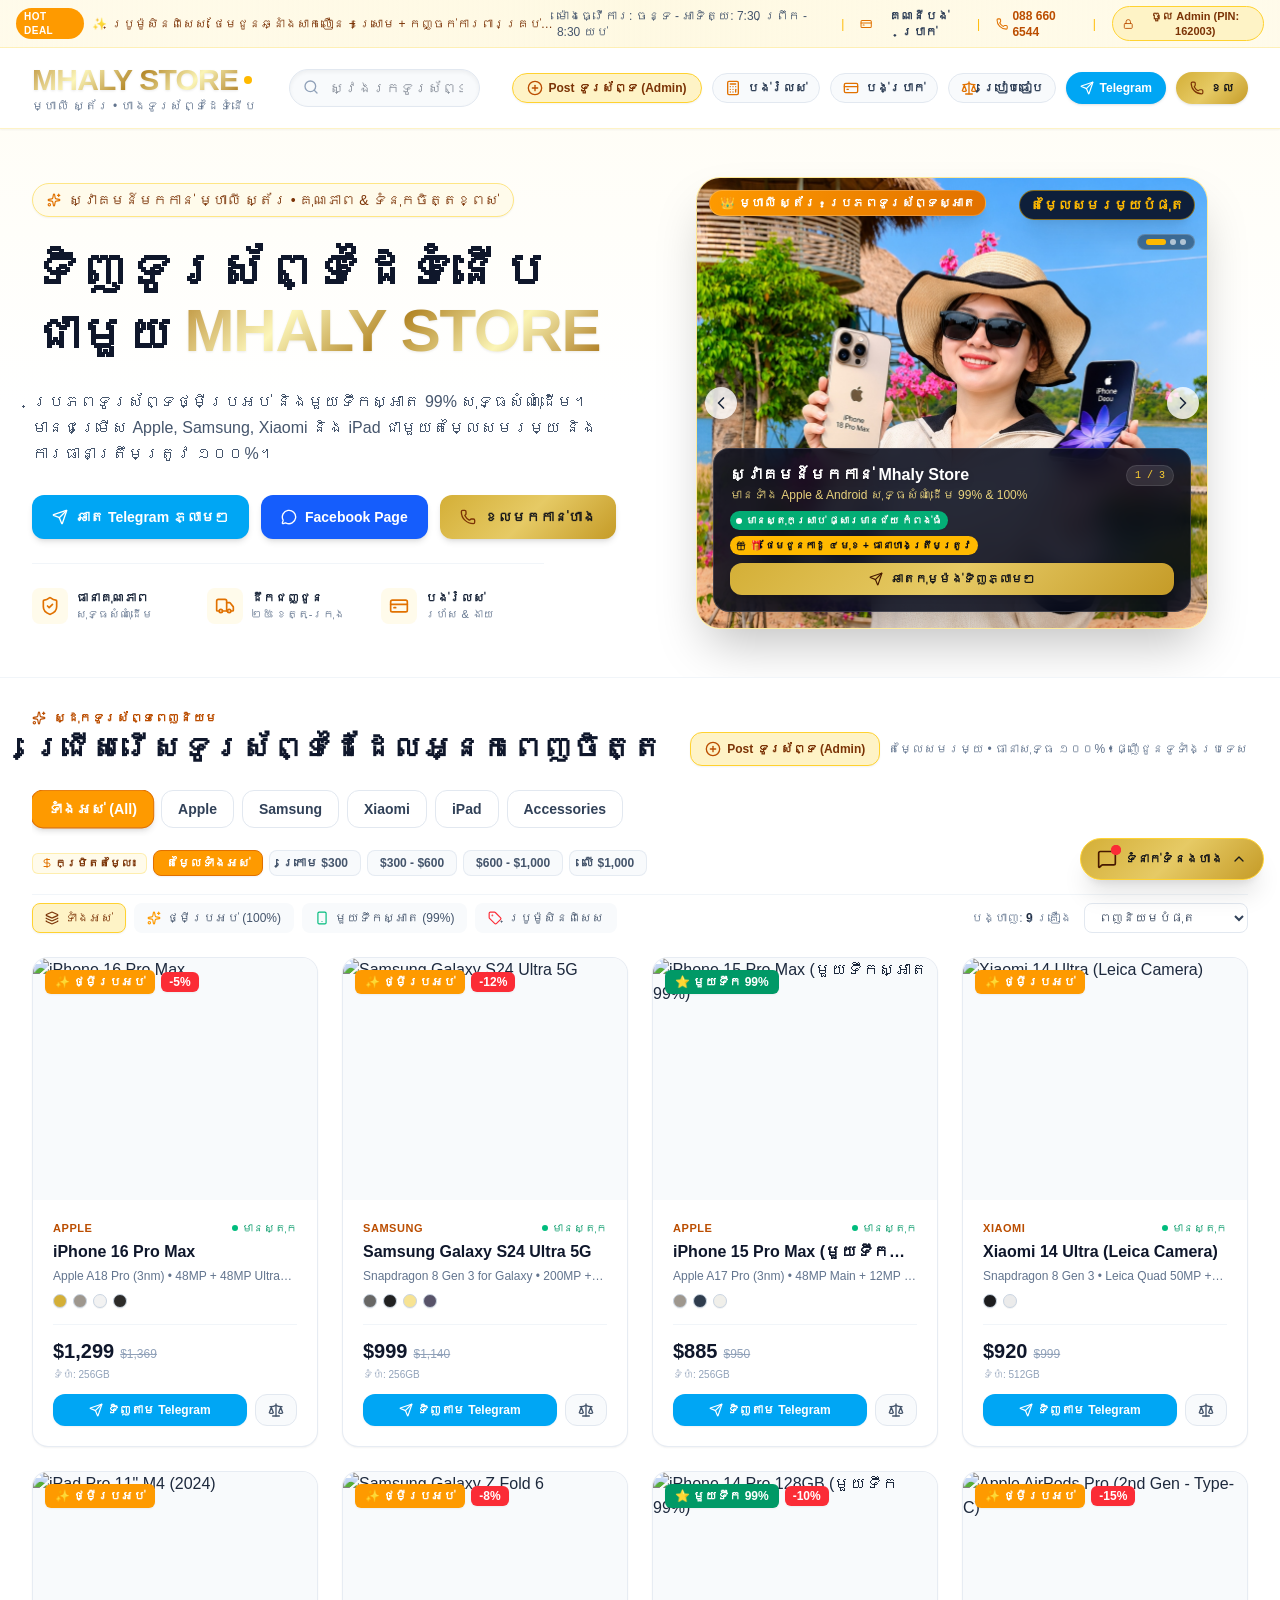
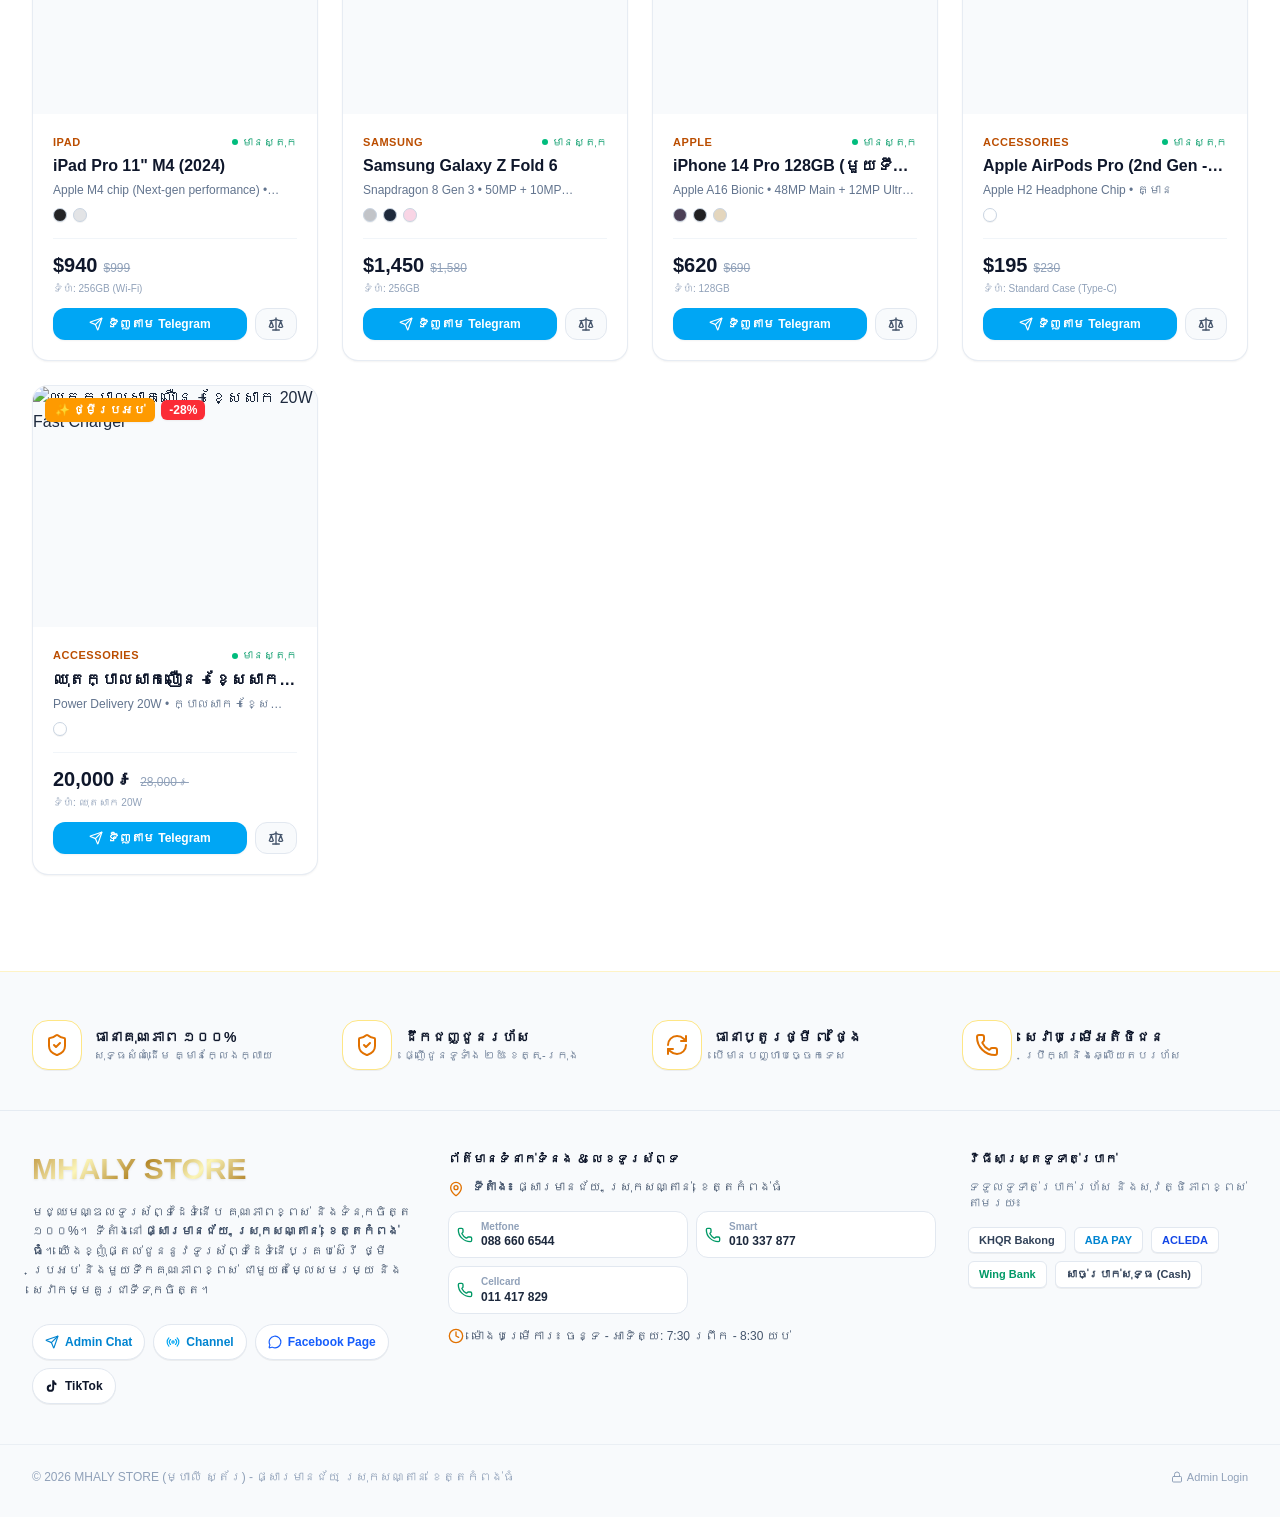
==== index.html @ b83d9e81 "Add files via upload" ====
<!doctype html>
<html lang="km">
  <head>
    <meta charset="UTF-8" />
    <link rel="icon" type="image/svg+xml" href="data:image/svg+xml,<svg xmlns='http://www.w3.org/2000/svg' viewBox='0 0 24 24' fill='%23D4AF37'><path d='M17 2H7c-1.1 0-2 .9-2 2v16c0 1.1.9 2 2 2h10c1.1 0 2-.9 2-2V4c0-1.1-.9-2-2-2zm-5 18c-.55 0-1-.45-1-1s.45-1 1-1 1 .45 1 1-.45 1-1 1zm5.25-3H6.75V4h10.5v13z'/></svg>" />
    <meta name="viewport" content="width=device-width, initial-scale=1.0" />
    <title>Mhaly Store - ហាងលក់ទូរស័ព្ទដៃទំនើប | Smartphones & Accessories</title>
    <!-- Google Fonts: Kantumruy Pro for Khmer & Outfit / Plus Jakarta Sans for English -->
    <link rel="preconnect" href="https://fonts.googleapis.com">
    <link rel="preconnect" href="https://fonts.gstatic.com" crossorigin>
    <link href="https://fonts.googleapis.com/css2?family=Kantumruy+Pro:ital,wght@0,100..700;1,100..700&family=Outfit:wght@300;400;500;600;700;800&display=swap" rel="stylesheet">
    <script type="module" crossorigin src="./assets/index-lx0AYJ-0.js"></script>
    <link rel="stylesheet" crossorigin href="./assets/index-Bg2_dh2Z.css">
  </head>
  <body class="bg-white text-slate-800 antialiased font-sans">
    <div id="root"></div>
  </body>
</html>
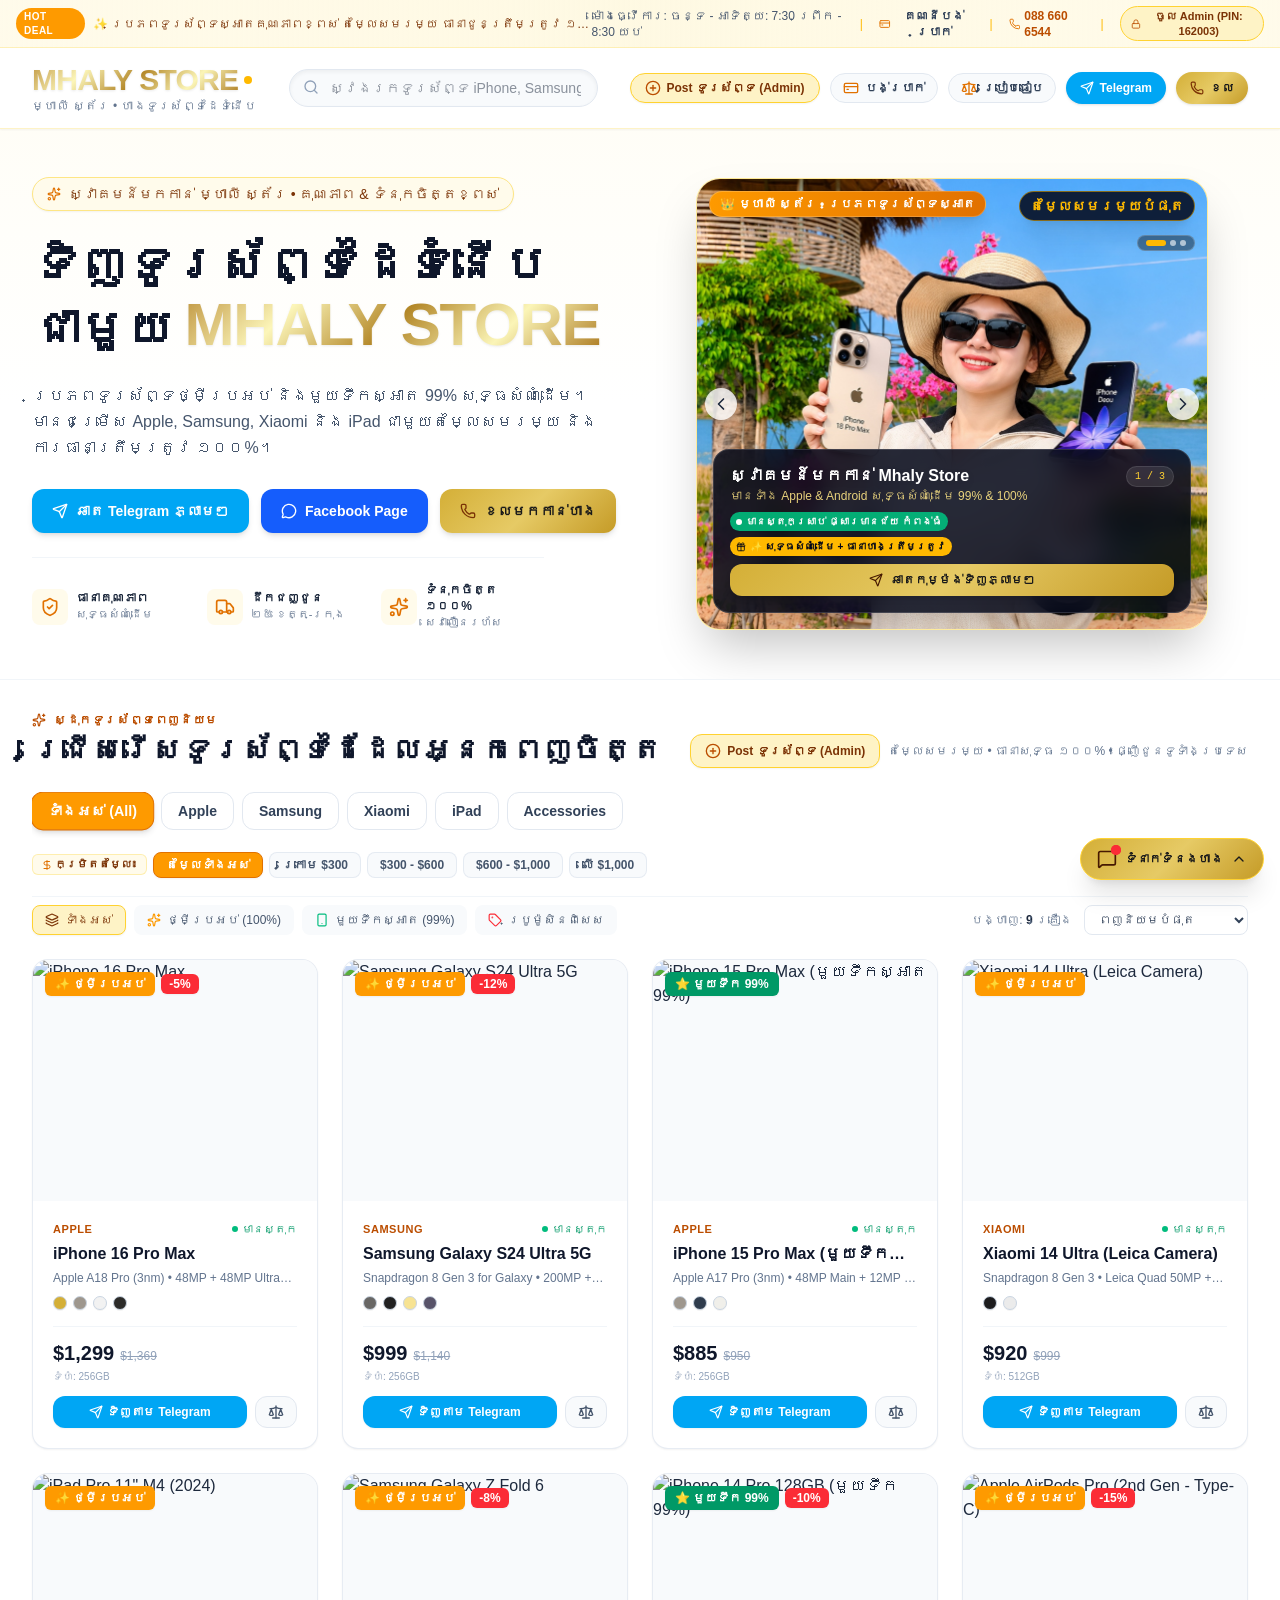
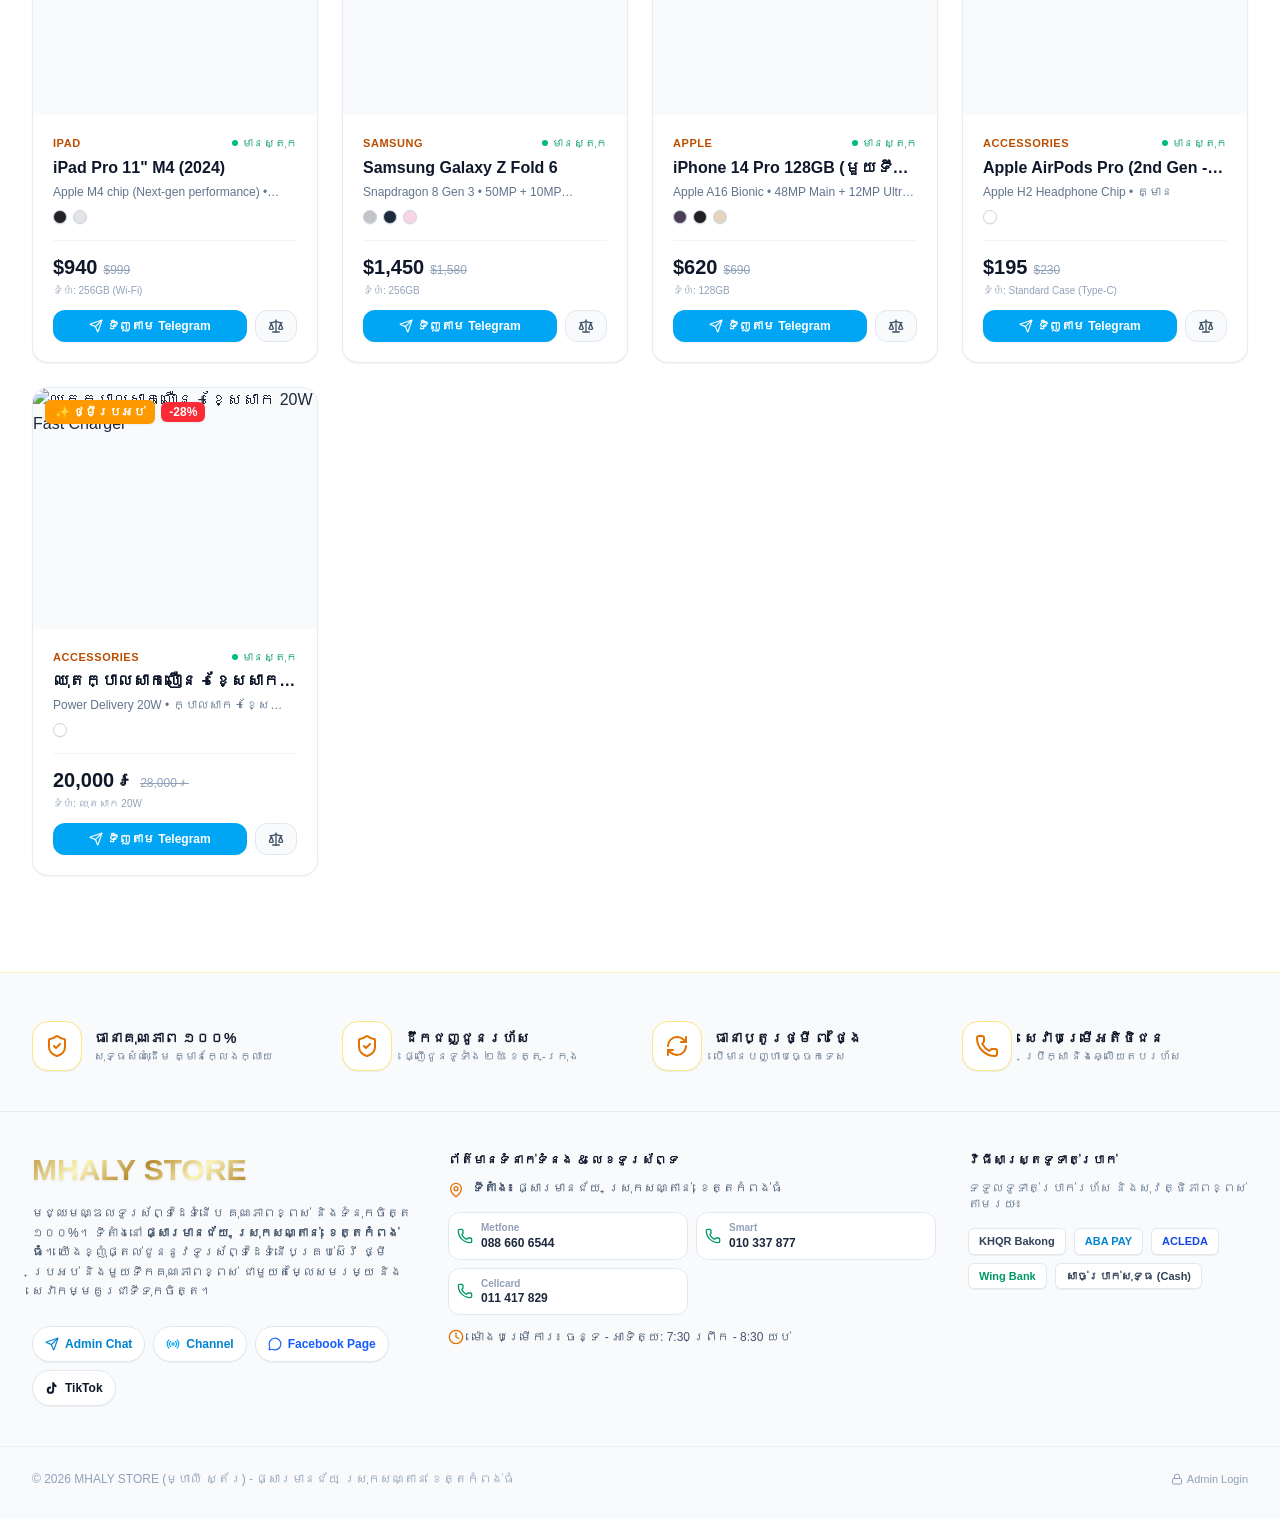
==== commit 666daa0d: "Add files via upload" ====
--- a/index.html
+++ b/index.html
@@ -9,8 +9,8 @@
     <link rel="preconnect" href="https://fonts.googleapis.com">
     <link rel="preconnect" href="https://fonts.gstatic.com" crossorigin>
     <link href="https://fonts.googleapis.com/css2?family=Kantumruy+Pro:ital,wght@0,100..700;1,100..700&family=Outfit:wght@300;400;500;600;700;800&display=swap" rel="stylesheet">
-    <script type="module" crossorigin src="./assets/index-lx0AYJ-0.js"></script>
-    <link rel="stylesheet" crossorigin href="./assets/index-Bg2_dh2Z.css">
+    <script type="module" crossorigin src="./assets/index-DV5bb6Sn.js"></script>
+    <link rel="stylesheet" crossorigin href="./assets/index-D8AOLApX.css">
   </head>
   <body class="bg-white text-slate-800 antialiased font-sans">
     <div id="root"></div>
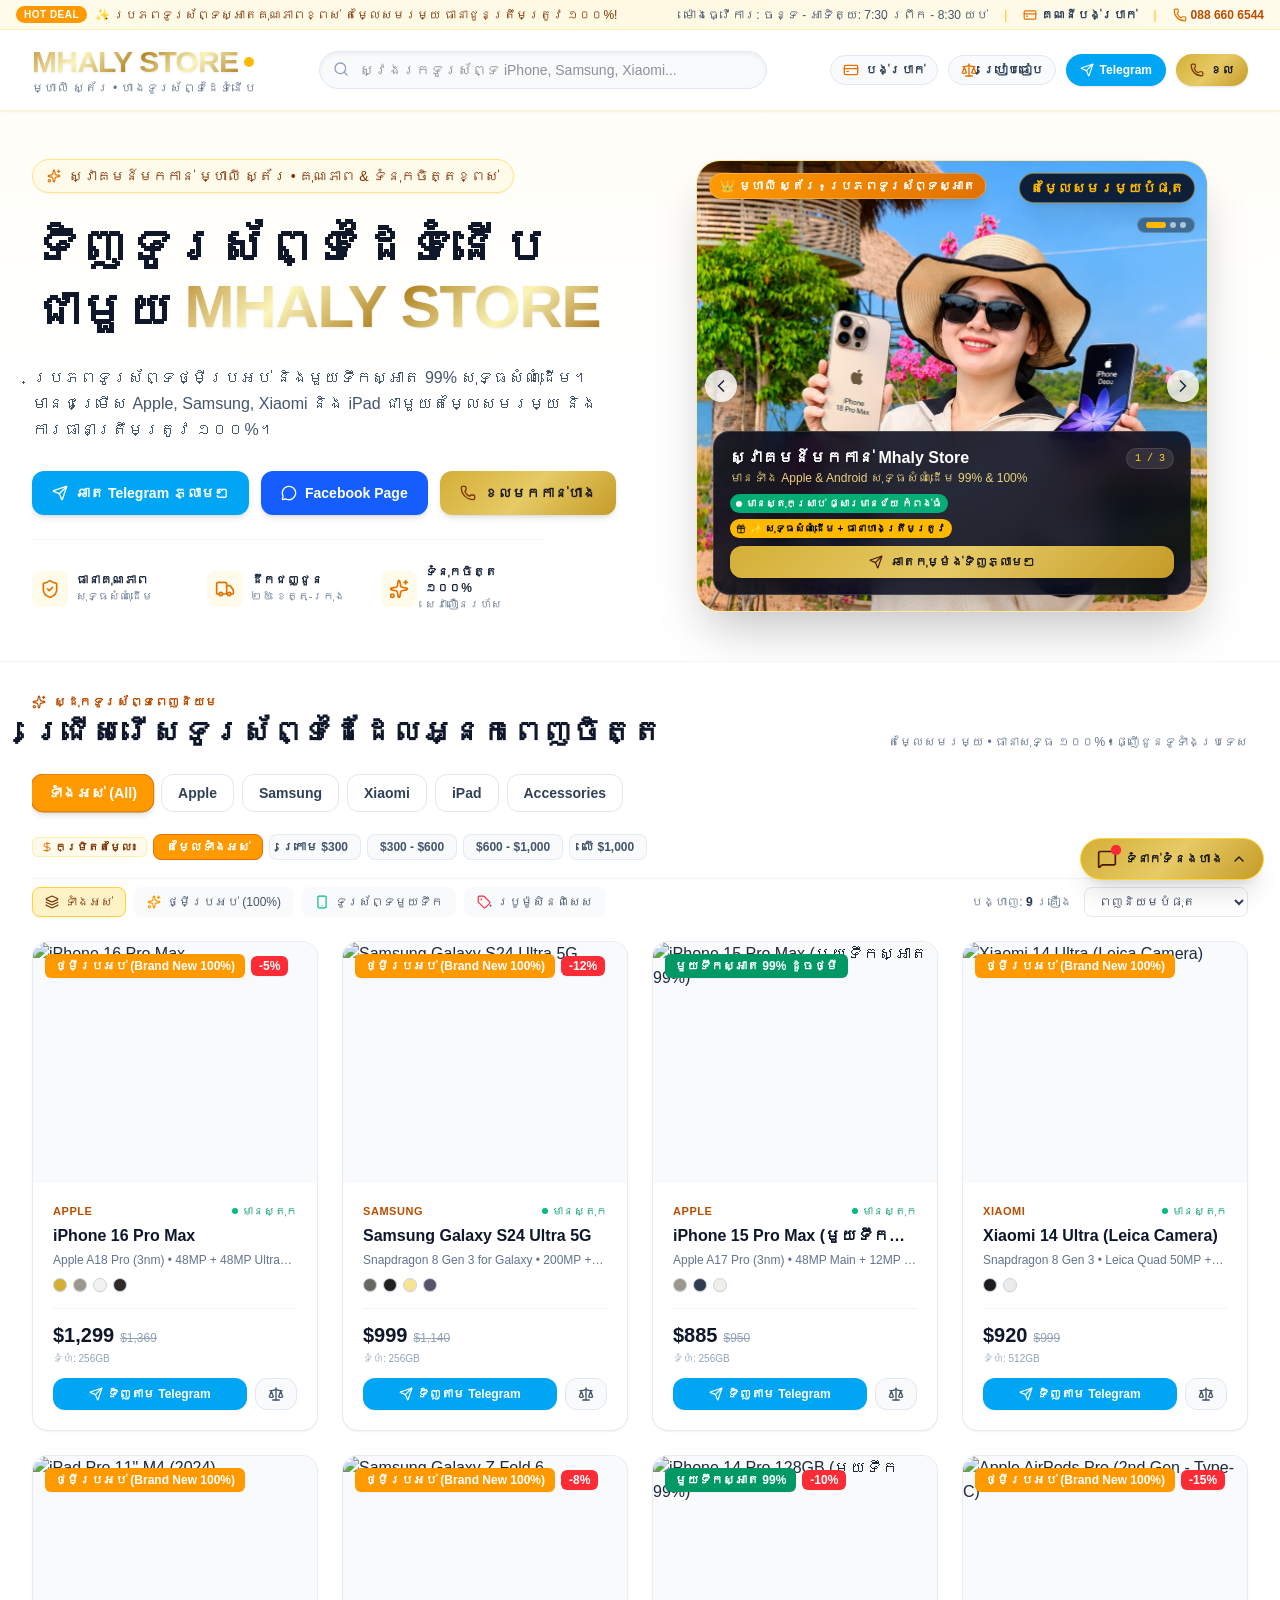
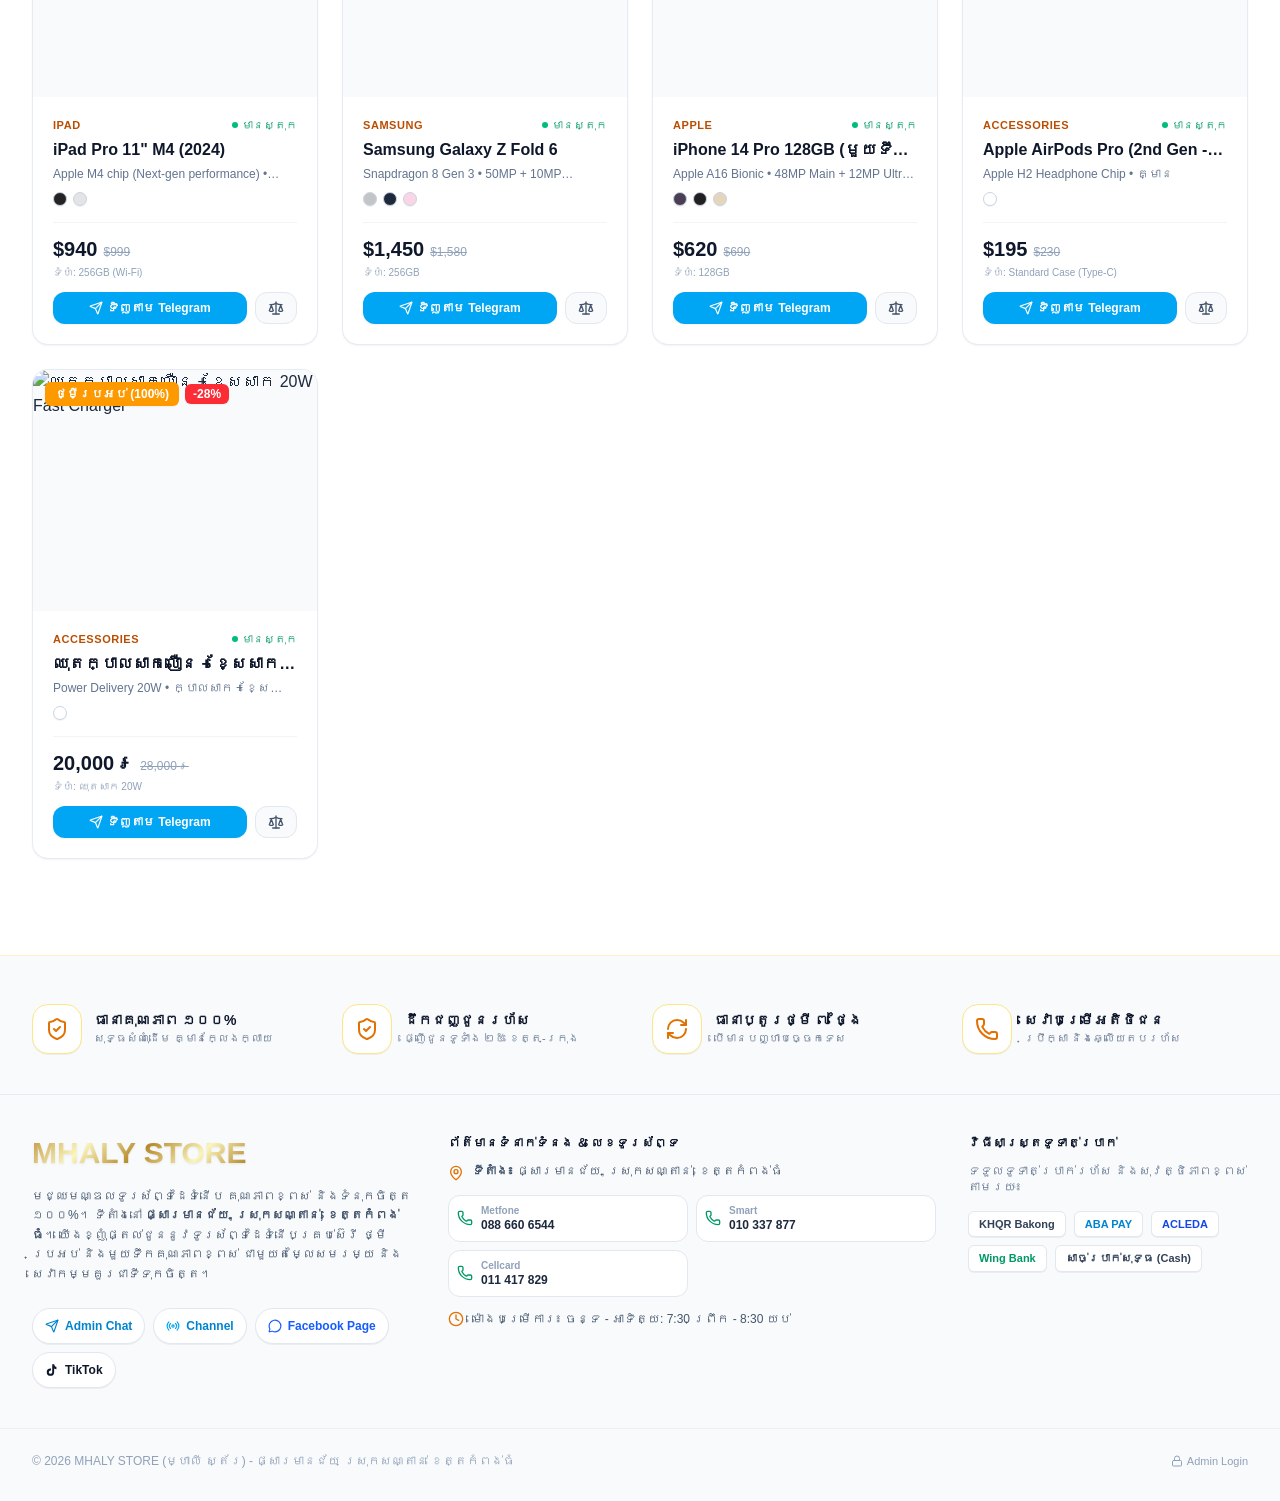
==== commit 51fd1ae8: "Add files via upload" ====
--- a/index.html
+++ b/index.html
@@ -9,8 +9,8 @@
     <link rel="preconnect" href="https://fonts.googleapis.com">
     <link rel="preconnect" href="https://fonts.gstatic.com" crossorigin>
     <link href="https://fonts.googleapis.com/css2?family=Kantumruy+Pro:ital,wght@0,100..700;1,100..700&family=Outfit:wght@300;400;500;600;700;800&display=swap" rel="stylesheet">
-    <script type="module" crossorigin src="./assets/index-DV5bb6Sn.js"></script>
-    <link rel="stylesheet" crossorigin href="./assets/index-D8AOLApX.css">
+    <script type="module" crossorigin src="./assets/index-Ca7hnkiw.js"></script>
+    <link rel="stylesheet" crossorigin href="./assets/index-iEpUl_I6.css">
   </head>
   <body class="bg-white text-slate-800 antialiased font-sans">
     <div id="root"></div>
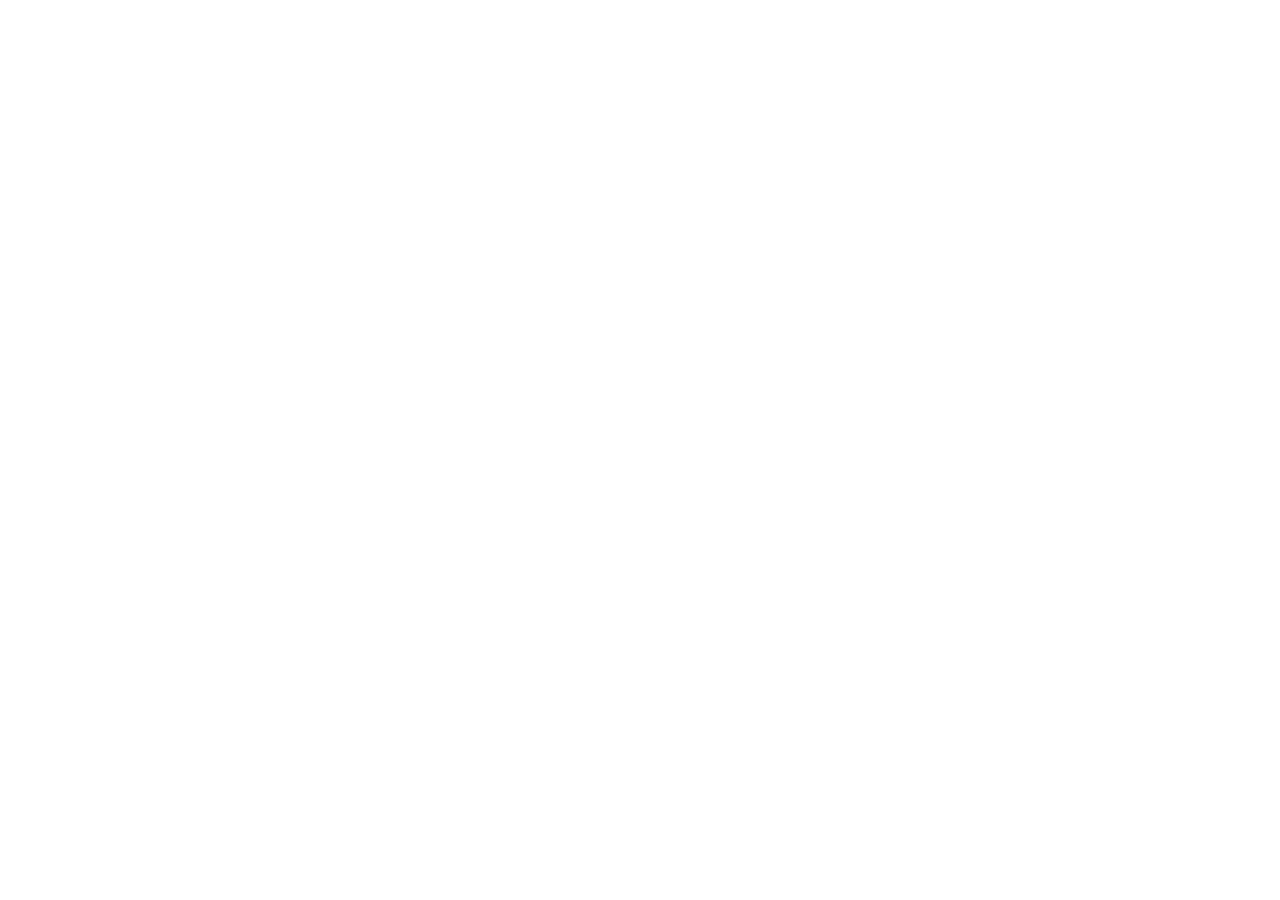
==== commit dbd3cc0c: "Add files via upload" ====
--- a/index.html
+++ b/index.html
@@ -9,8 +9,8 @@
     <link rel="preconnect" href="https://fonts.googleapis.com">
     <link rel="preconnect" href="https://fonts.gstatic.com" crossorigin>
     <link href="https://fonts.googleapis.com/css2?family=Kantumruy+Pro:ital,wght@0,100..700;1,100..700&family=Outfit:wght@300;400;500;600;700;800&display=swap" rel="stylesheet">
-    <script type="module" crossorigin src="./assets/index-Ca7hnkiw.js"></script>
-    <link rel="stylesheet" crossorigin href="./assets/index-iEpUl_I6.css">
+    <script type="module" crossorigin src="./assets/index-Q_AR_TkW.js"></script>
+    <link rel="stylesheet" crossorigin href="./assets/index-CaByWrcq.css">
   </head>
   <body class="bg-white text-slate-800 antialiased font-sans">
     <div id="root"></div>
